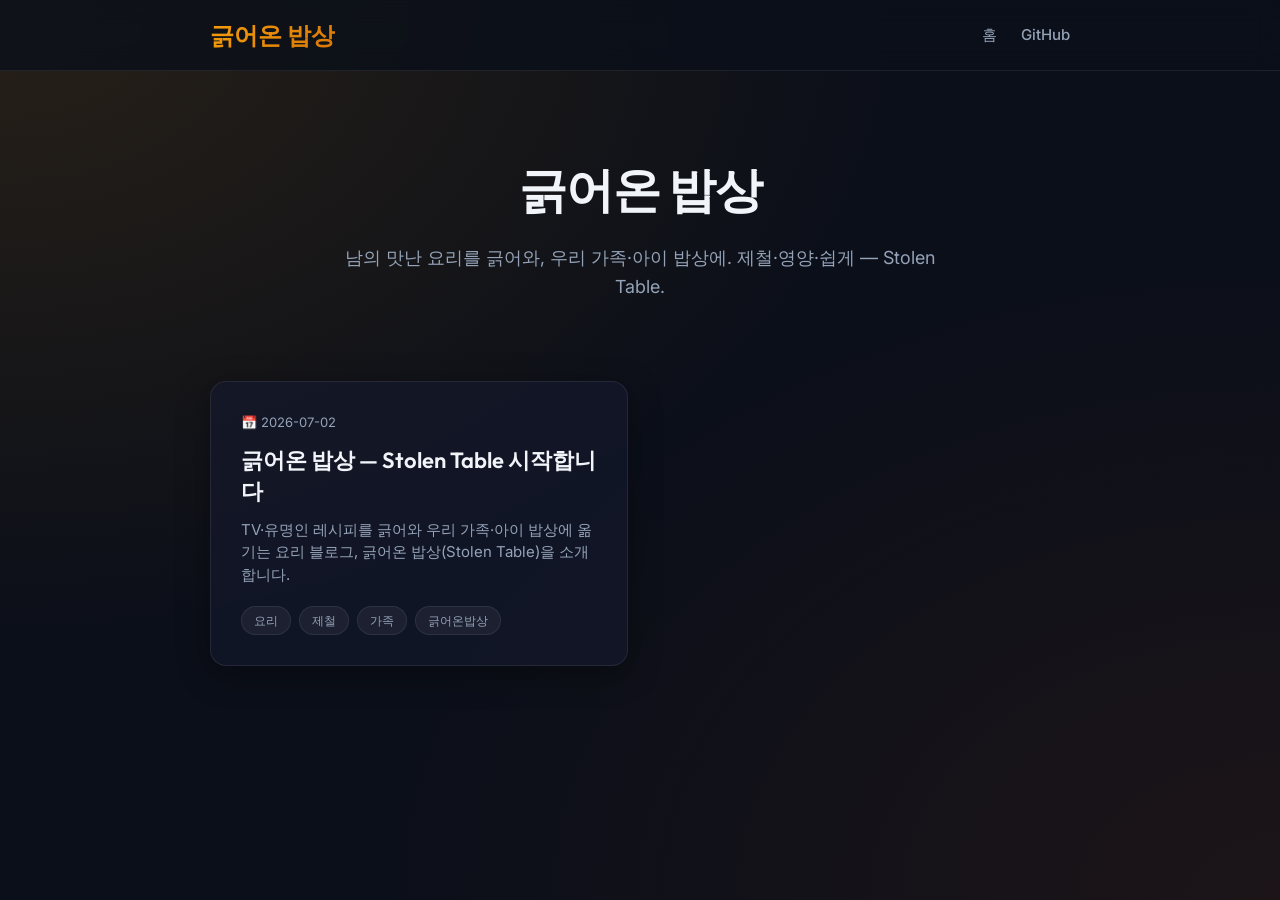
==== index.html @ 746d9dc1 "Initial publish: Stolen Table" ====
<!DOCTYPE html>
<html lang="ko">
<head>
    <meta charset="UTF-8">
    <meta name="viewport" content="width=device-width, initial-scale=1.0">
    <title>긁어온 밥상 - Stolen Table</title>
    <link rel="stylesheet" href="style.css">
</head>
<body>
    <header>
        <div class="container nav-container">
            <a href="index.html" class="logo">긁어온 밥상</a>
            <div class="nav-links">
                <a href="index.html">홈</a>
                <a href="https://github.com/icar11052-young" target="_blank">GitHub</a>
            </div>
        </div>
    </header>
    <main class="container">
        <section class="hero">
            <h1>긁어온 밥상</h1>
            <p>남의 맛난 요리를 긁어와, 우리 가족·아이 밥상에. 제철·영양·쉽게 — Stolen Table.</p>
        </section>
        <section class="posts-grid">
            
        <a href="posts/긁어온-밥상-소개.html" class="post-card">
            <div class="card-meta"><span>📅 2026-07-02</span></div>
            <h2 class="card-title">긁어온 밥상 — Stolen Table 시작합니다</h2>
            <p class="card-desc">TV·유명인 레시피를 긁어와 우리 가족·아이 밥상에 옮기는 요리 블로그, 긁어온 밥상(Stolen Table)을 소개합니다.</p>
            <div class="card-tags"><span class="tag">요리</span><span class="tag">제철</span><span class="tag">가족</span><span class="tag">긁어온밥상</span></div>
        </a>
        </section>
    </main>
</body>
</html>
---- style.css ----
@import url('https://fonts.googleapis.com/css2?family=Outfit:wght@300;400;600;700&family=Inter:wght@300;400;500;600&display=swap');

:root {
    --bg-color: #0b0f19;
    --card-bg: rgba(20, 26, 45, 0.65);
    --border-color: rgba(255, 255, 255, 0.08);
    --text-primary: #f1f5f9;
    --text-secondary: #94a3b8;
    --accent: #f59e0b;
    --accent-gradient: linear-gradient(135deg, #f59e0b 0%, #d97706 100%);
    --accent-glow: rgba(245, 158, 11, 0.18);
    --shadow: 0 8px 32px 0 rgba(0, 0, 0, 0.37);
    --font-sans: 'Inter', sans-serif;
    --font-display: 'Outfit', sans-serif;
}

* {
    box-sizing: border-box;
    margin: 0;
    padding: 0;
}

body {
    background-color: var(--bg-color);
    color: var(--text-primary);
    font-family: var(--font-sans);
    line-height: 1.6;
    padding-bottom: 80px;
    background-image:
        radial-gradient(at 0% 0%, rgba(245, 158, 11, 0.12) 0px, transparent 50%),
        radial-gradient(at 100% 100%, rgba(234, 88, 12, 0.08) 0px, transparent 50%);
    background-attachment: fixed;
}

.container {
    max-width: 900px;
    margin: 0 auto;
    padding: 0 20px;
}

header {
    background: rgba(11, 15, 25, 0.8);
    backdrop-filter: blur(12px);
    border-bottom: 1px solid var(--border-color);
    position: sticky;
    top: 0;
    z-index: 100;
}

.nav-container {
    display: flex;
    justify-content: space-between;
    align-items: center;
    height: 70px;
}

.logo {
    font-family: var(--font-display);
    font-size: 24px;
    font-weight: 700;
    background: var(--accent-gradient);
    -webkit-background-clip: text;
    -webkit-text-fill-color: transparent;
    text-decoration: none;
}

.nav-links a {
    color: var(--text-secondary);
    text-decoration: none;
    font-size: 15px;
    font-weight: 500;
    margin-left: 20px;
}

.nav-links a:hover {
    color: var(--accent);
}

.hero {
    padding: 80px 0 40px 0;
    text-align: center;
}

.hero h1 {
    font-family: var(--font-display);
    font-size: 48px;
    font-weight: 700;
    margin-bottom: 16px;
    letter-spacing: -1px;
}

.hero p {
    color: var(--text-secondary);
    font-size: 18px;
    max-width: 640px;
    margin: 0 auto;
}

.posts-grid {
    display: grid;
    grid-template-columns: 1fr;
    gap: 24px;
    margin-top: 40px;
}

@media (min-width: 768px) {
    .posts-grid {
        grid-template-columns: 1fr 1fr;
    }
}

.post-card {
    background: var(--card-bg);
    border: 1px solid var(--border-color);
    border-radius: 16px;
    padding: 30px;
    box-shadow: var(--shadow);
    transition: all 0.3s cubic-bezier(0.4, 0, 0.2, 1);
    display: flex;
    flex-direction: column;
    text-decoration: none;
    color: inherit;
    position: relative;
    overflow: hidden;
}

.post-card:hover {
    transform: translateY(-4px);
    border-color: rgba(255, 255, 255, 0.18);
    box-shadow: 0 12px 40px 0 var(--accent-glow);
}

.card-meta {
    font-size: 13px;
    color: var(--text-secondary);
    margin-bottom: 12px;
}

.card-title {
    font-family: var(--font-display);
    font-size: 22px;
    font-weight: 600;
    margin-bottom: 12px;
    line-height: 1.4;
}

.post-card:hover .card-title {
    color: var(--accent);
}

.card-desc {
    color: var(--text-secondary);
    font-size: 15px;
    line-height: 1.5;
    margin-bottom: 20px;
    flex-grow: 1;
}

.card-tags {
    display: flex;
    flex-wrap: wrap;
    gap: 8px;
}

.tag {
    background: rgba(255, 255, 255, 0.05);
    border: 1px solid var(--border-color);
    border-radius: 99px;
    padding: 4px 12px;
    font-size: 12px;
    color: var(--text-secondary);
}

.post-header {
    padding: 60px 0 30px 0;
}

.post-header h1 {
    font-family: var(--font-display);
    font-size: 40px;
    font-weight: 700;
    line-height: 1.3;
    margin-bottom: 20px;
}

.post-meta {
    color: var(--text-secondary);
    font-size: 14px;
    display: flex;
    gap: 16px;
    flex-wrap: wrap;
    border-bottom: 1px solid var(--border-color);
    padding-bottom: 20px;
}

.post-body {
    font-size: 16px;
    line-height: 1.8;
    color: #e2e8f0;
    padding-top: 20px;
}

.post-body h2 {
    font-family: var(--font-display);
    font-size: 26px;
    margin: 40px 0 20px 0;
    border-left: 4px solid var(--accent);
    padding-left: 12px;
}

.post-body h3 {
    font-family: var(--font-display);
    font-size: 20px;
    margin: 30px 0 16px 0;
}

.post-body p {
    margin-bottom: 24px;
}

.post-body ul, .post-body ol {
    margin-bottom: 24px;
    padding-left: 20px;
}

.post-body li {
    margin-bottom: 8px;
}

.post-body code {
    background: rgba(255, 255, 255, 0.06);
    padding: 2px 6px;
    border-radius: 4px;
    font-family: monospace;
}

.post-body pre {
    background: #010409;
    border: 1px solid var(--border-color);
    border-radius: 12px;
    padding: 20px;
    overflow-x: auto;
    margin-bottom: 24px;
}

.post-body blockquote {
    background: rgba(255, 255, 255, 0.04);
    border-left: 4px solid var(--accent);
    padding: 20px;
    border-radius: 0 12px 12px 0;
    margin-bottom: 24px;
}

.back-link {
    display: inline-flex;
    align-items: center;
    gap: 8px;
    color: var(--text-secondary);
    text-decoration: none;
    font-size: 15px;
    margin-bottom: 40px;
}

.back-link:hover {
    color: var(--accent);
}

.progress-container {
    position: fixed;
    top: 70px;
    left: 0;
    width: 100%;
    height: 3px;
    background: transparent;
    z-index: 99;
}

.progress-bar {
    height: 100%;
    background: var(--accent-gradient);
    width: 0%;
}
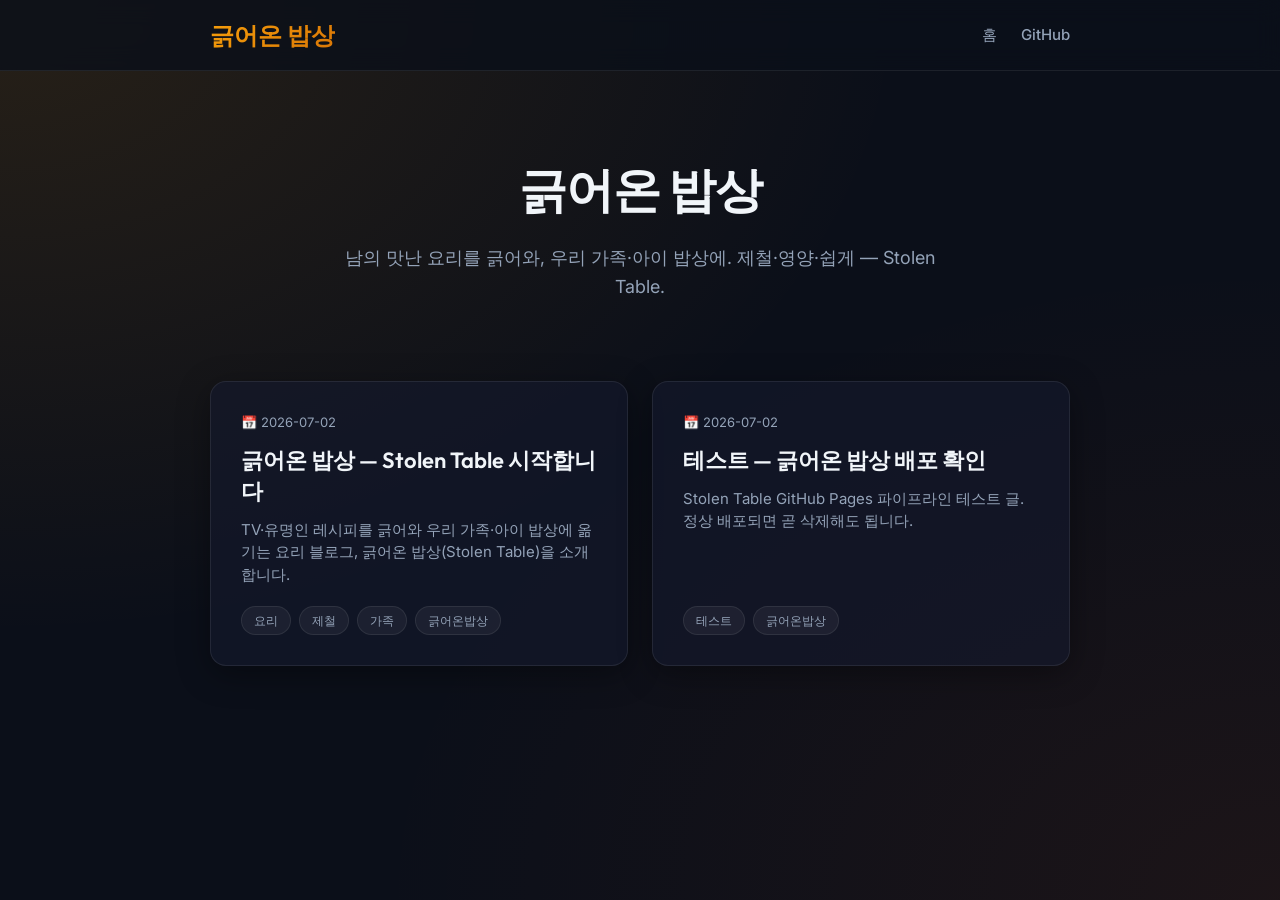
==== commit 7b3ccd37: "Auto-publish food on 2026-07-02" ====
--- a/index.html
+++ b/index.html
@@ -29,6 +29,13 @@
             <p class="card-desc">TV·유명인 레시피를 긁어와 우리 가족·아이 밥상에 옮기는 요리 블로그, 긁어온 밥상(Stolen Table)을 소개합니다.</p>
             <div class="card-tags"><span class="tag">요리</span><span class="tag">제철</span><span class="tag">가족</span><span class="tag">긁어온밥상</span></div>
         </a>
+
+        <a href="posts/테스트-파이프라인-확인.html" class="post-card">
+            <div class="card-meta"><span>📅 2026-07-02</span></div>
+            <h2 class="card-title">테스트 — 긁어온 밥상 배포 확인</h2>
+            <p class="card-desc">Stolen Table GitHub Pages 파이프라인 테스트 글. 정상 배포되면 곧 삭제해도 됩니다.</p>
+            <div class="card-tags"><span class="tag">테스트</span><span class="tag">긁어온밥상</span></div>
+        </a>
         </section>
     </main>
 </body>
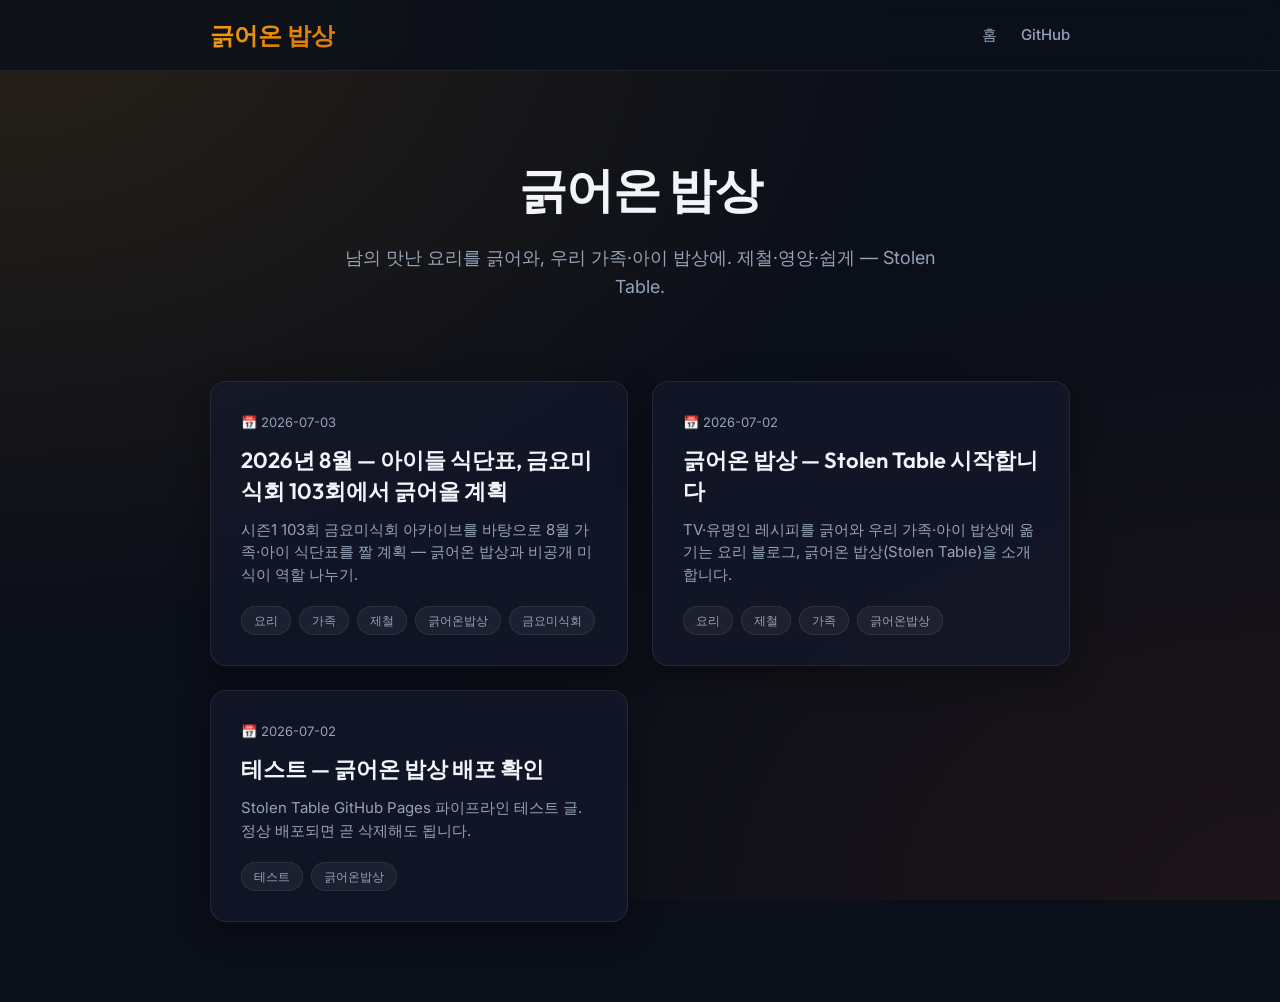
==== commit 5ac7c3bf: "Auto-publish food on 2026-07-03" ====
--- a/index.html
+++ b/index.html
@@ -23,6 +23,13 @@
         </section>
         <section class="posts-grid">
             
+        <a href="posts/2026-08-아이-식단표-금요미식회-103회-아카이브-계획.html" class="post-card">
+            <div class="card-meta"><span>📅 2026-07-03</span></div>
+            <h2 class="card-title">2026년 8월 — 아이들 식단표, 금요미식회 103회에서 긁어올 계획</h2>
+            <p class="card-desc">시즌1 103회 금요미식회 아카이브를 바탕으로 8월 가족·아이 식단표를 짤 계획 — 긁어온 밥상과 비공개 미식이 역할 나누기.</p>
+            <div class="card-tags"><span class="tag">요리</span><span class="tag">가족</span><span class="tag">제철</span><span class="tag">긁어온밥상</span><span class="tag">금요미식회</span></div>
+        </a>
+
         <a href="posts/긁어온-밥상-소개.html" class="post-card">
             <div class="card-meta"><span>📅 2026-07-02</span></div>
             <h2 class="card-title">긁어온 밥상 — Stolen Table 시작합니다</h2>
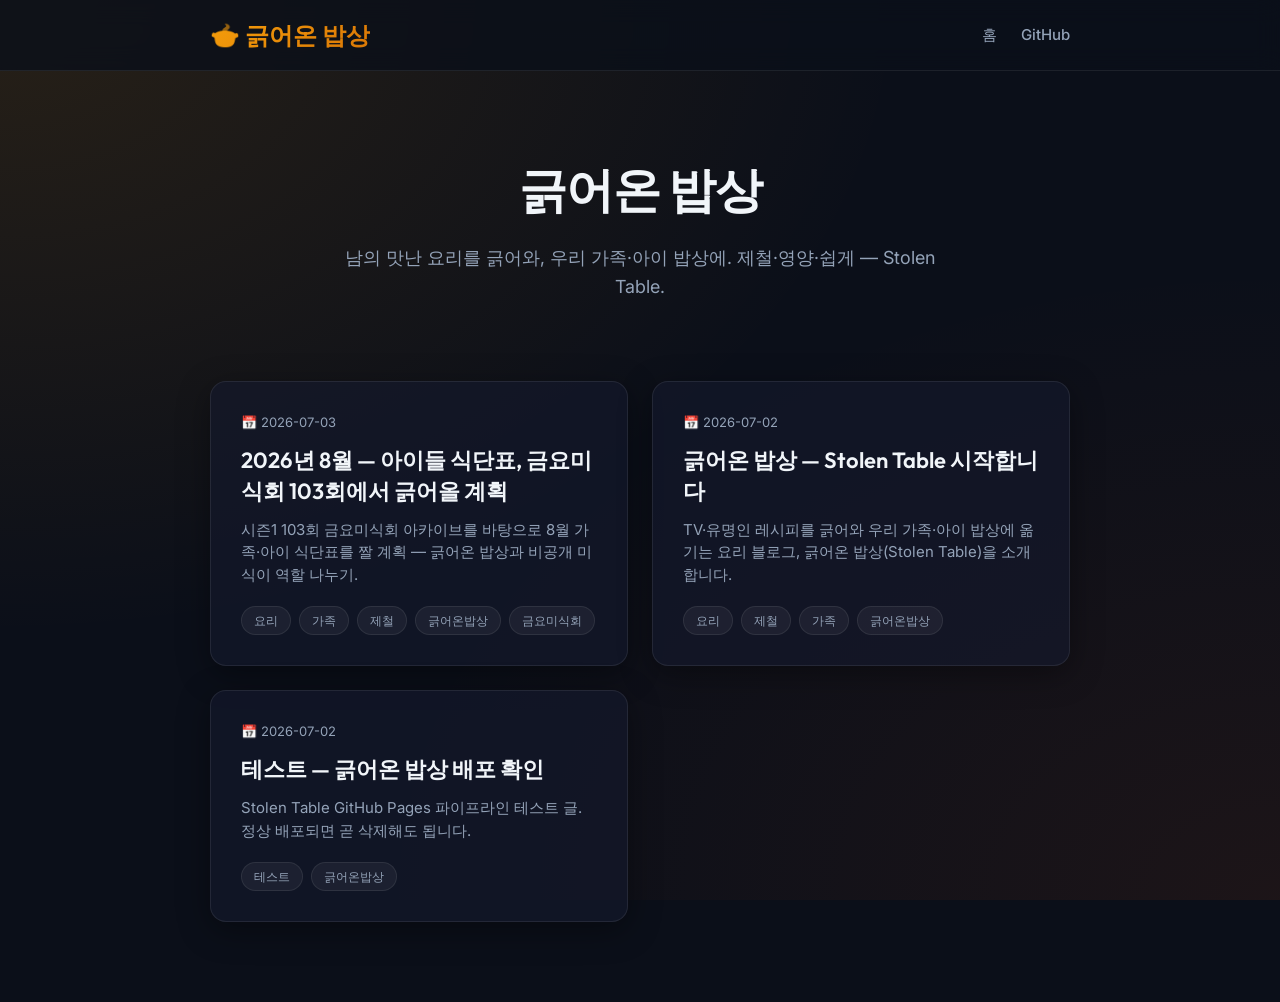
==== commit 2b56f860: "Auto-publish food on 2026-07-12" ====
--- a/index.html
+++ b/index.html
@@ -4,12 +4,30 @@
     <meta charset="UTF-8">
     <meta name="viewport" content="width=device-width, initial-scale=1.0">
     <title>긁어온 밥상 - Stolen Table</title>
+    <meta name="description" content="남의 맛난 요리를 긁어와, 우리 가족·아이 밥상에. 제철·영양·쉽게 — Stolen Table.">
+    <meta name="robots" content="index, follow, max-image-preview:large">
+    <link rel="canonical" href="https://icar11052-young.github.io/stolen-table/">
+    <meta property="og:type" content="website">
+    <meta property="og:title" content="긁어온 밥상 - Stolen Table">
+    <meta property="og:description" content="남의 맛난 요리를 긁어와, 우리 가족·아이 밥상에. 제철·영양·쉽게 — Stolen Table.">
+    <meta property="og:url" content="https://icar11052-young.github.io/stolen-table/">
+    <meta property="og:site_name" content="긁어온 밥상">
+    <meta property="og:locale" content="ko_KR">
+    <meta property="og:image" content="https://icar11052-young.github.io/stolen-table/og-default.png">
+    <meta name="twitter:card" content="summary_large_image">
+    <meta name="twitter:title" content="긁어온 밥상 - Stolen Table">
+    <meta name="twitter:description" content="남의 맛난 요리를 긁어와, 우리 가족·아이 밥상에. 제철·영양·쉽게 — Stolen Table.">
+    <meta name="twitter:image" content="https://icar11052-young.github.io/stolen-table/og-default.png">
+    <link rel="icon" type="image/png" href="favicon.png">
+    <link rel="alternate" type="application/rss+xml" title="긁어온 밥상 RSS" href="feed.xml">
     <link rel="stylesheet" href="style.css">
+    <script type="application/ld+json">{"@context": "https://schema.org", "@type": "WebSite", "name": "긁어온 밥상", "url": "https://icar11052-young.github.io/stolen-table/", "description": "남의 맛난 요리를 긁어와, 우리 가족·아이 밥상에. 제철·영양·쉽게 — Stolen Table.", "inLanguage": "ko-KR"}</script>
+    <script async src="https://pagead2.googlesyndication.com/pagead/js/adsbygoogle.js?client=ca-pub-6716530844639006" crossorigin="anonymous"></script>
 </head>
 <body>
     <header>
         <div class="container nav-container">
-            <a href="index.html" class="logo">긁어온 밥상</a>
+            <a href="index.html" class="logo">🍲 긁어온 밥상</a>
             <div class="nav-links">
                 <a href="index.html">홈</a>
                 <a href="https://github.com/icar11052-young" target="_blank">GitHub</a>
@@ -23,7 +41,7 @@
         </section>
         <section class="posts-grid">
             
-        <a href="posts/2026-08-아이-식단표-금요미식회-103회-아카이브-계획.html" class="post-card">
+        <a href="posts/2026-08-kids-meal-plan.html" class="post-card">
             <div class="card-meta"><span>📅 2026-07-03</span></div>
             <h2 class="card-title">2026년 8월 — 아이들 식단표, 금요미식회 103회에서 긁어올 계획</h2>
             <p class="card-desc">시즌1 103회 금요미식회 아카이브를 바탕으로 8월 가족·아이 식단표를 짤 계획 — 긁어온 밥상과 비공개 미식이 역할 나누기.</p>
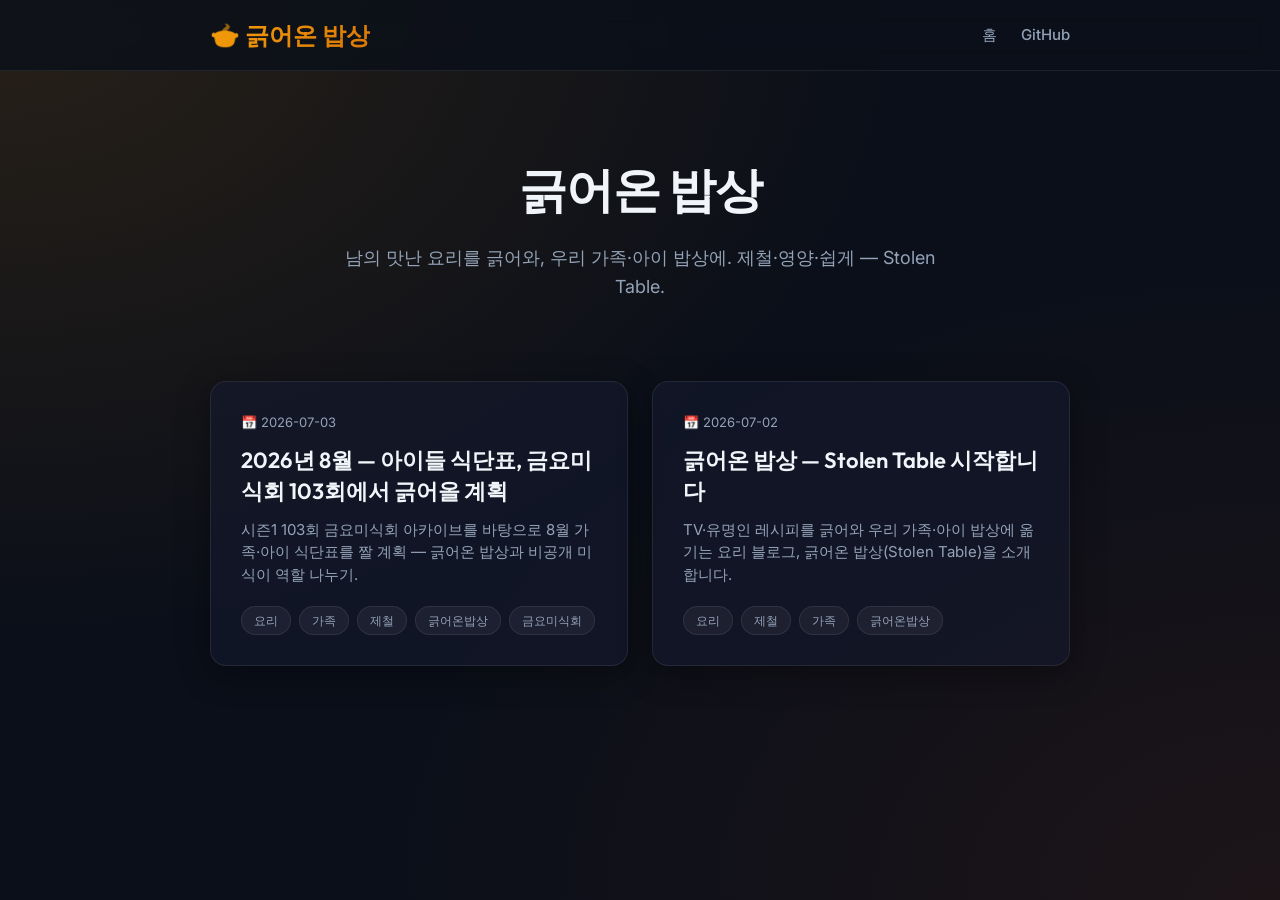
==== commit 5a6a4fa6: "Auto-publish food on 2026-07-20" ====
--- a/index.html
+++ b/index.html
@@ -54,13 +54,6 @@
             <p class="card-desc">TV·유명인 레시피를 긁어와 우리 가족·아이 밥상에 옮기는 요리 블로그, 긁어온 밥상(Stolen Table)을 소개합니다.</p>
             <div class="card-tags"><span class="tag">요리</span><span class="tag">제철</span><span class="tag">가족</span><span class="tag">긁어온밥상</span></div>
         </a>
-
-        <a href="posts/테스트-파이프라인-확인.html" class="post-card">
-            <div class="card-meta"><span>📅 2026-07-02</span></div>
-            <h2 class="card-title">테스트 — 긁어온 밥상 배포 확인</h2>
-            <p class="card-desc">Stolen Table GitHub Pages 파이프라인 테스트 글. 정상 배포되면 곧 삭제해도 됩니다.</p>
-            <div class="card-tags"><span class="tag">테스트</span><span class="tag">긁어온밥상</span></div>
-        </a>
         </section>
     </main>
 </body>
